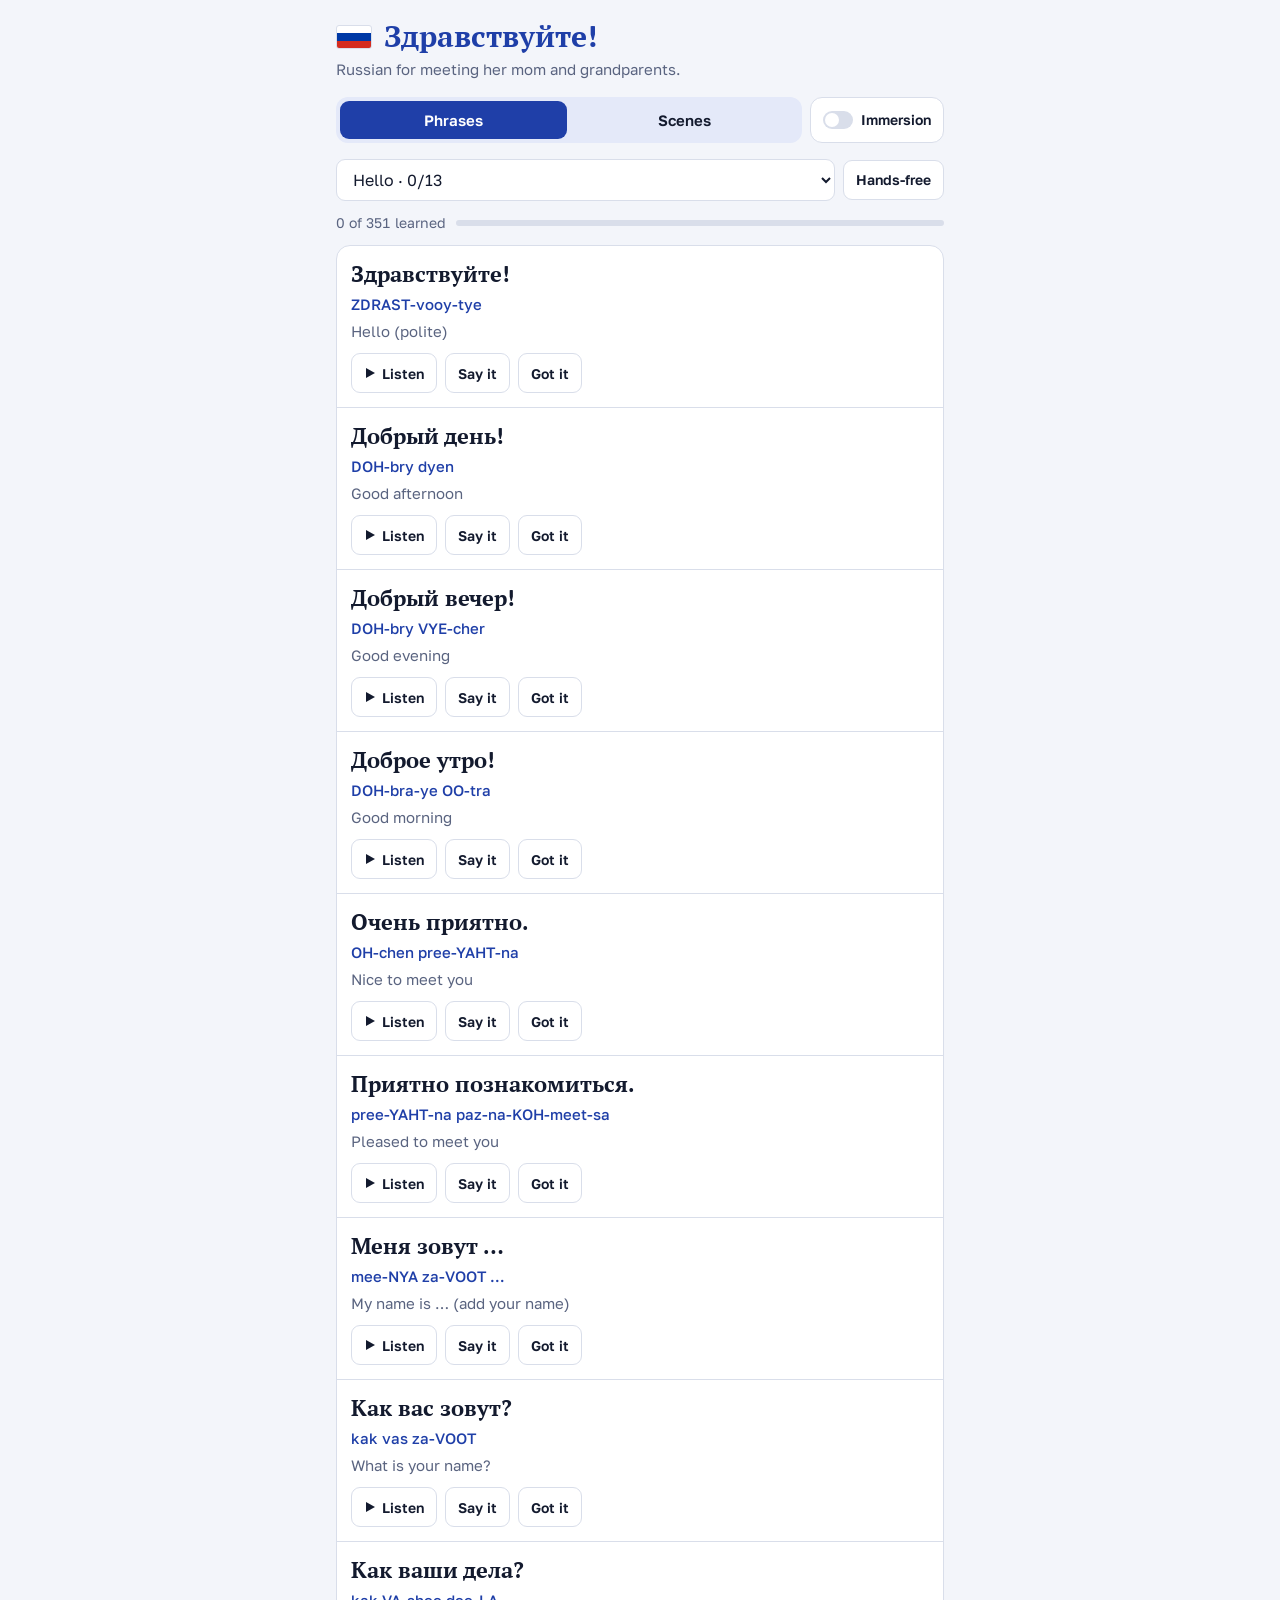
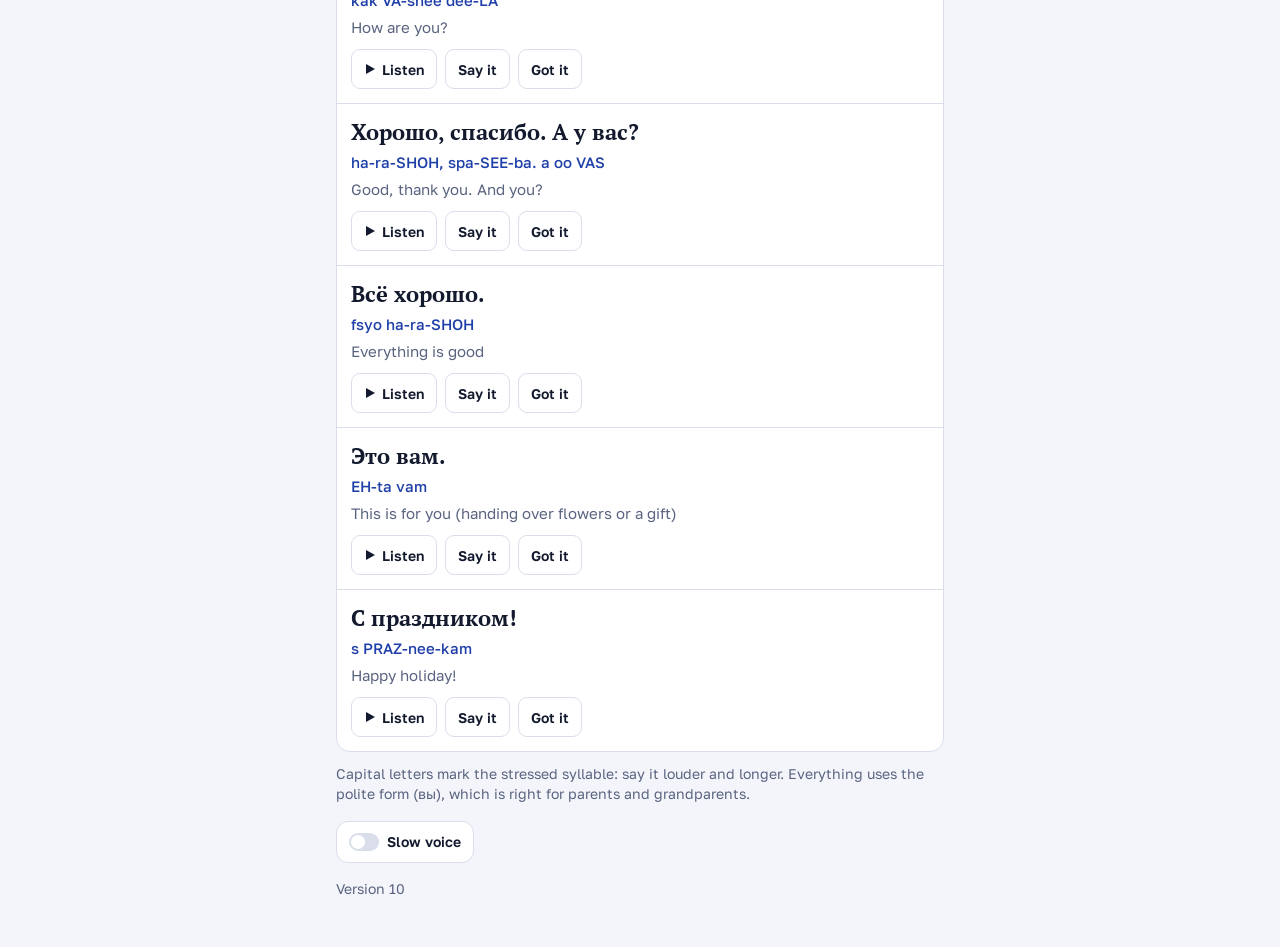
==== index.html @ f9ec275f "Show words turning green as they are heard and slow the scene pacing Each word of the phrase turns g" ====
<!doctype html>
<html lang="en">
<head>
<meta charset="utf-8">
<meta name="viewport" content="width=device-width, initial-scale=1, viewport-fit=cover">
<title>Russian Family Table</title>
<meta name="description" content="Russian phrases for meeting her mom and grandparents.">
<meta name="theme-color" content="#F3F5FA" media="(prefers-color-scheme: light)">
<meta name="theme-color" content="#0E1322" media="(prefers-color-scheme: dark)">
<meta name="apple-mobile-web-app-capable" content="yes">
<meta name="mobile-web-app-capable" content="yes">
<meta name="apple-mobile-web-app-title" content="Russian">
<link rel="manifest" href="manifest.webmanifest">
<link rel="apple-touch-icon" href="icons/icon-180.png">
<link rel="icon" type="image/png" href="icons/icon-192.png">
<link rel="stylesheet" href="https://fonts.googleapis.com/css2?family=Golos+Text:wght@400;500;600;700&family=PT+Serif:wght@400;700&display=swap">
<link rel="stylesheet" href="styles.css">
</head>
<body style="margin:0">
<div class="wrap no-mic" id="app">
  <header>
    <h1><span class="flag" role="img" aria-label="Russian flag"></span>Здравствуйте!</h1>
    <p>Russian for meeting her mom and grandparents.</p>
  </header>

  <div class="top">
    <div class="tabs" role="tablist" aria-label="Practice mode">
      <button role="tab" id="tab-phrases" aria-selected="true">Phrases</button>
      <button role="tab" id="tab-scenes" aria-selected="false">Scenes</button>
    </div>
    <button class="switch" id="immerse" aria-pressed="false"><i></i>Immersion</button>
  </div>
  <p class="note" id="immnote" hidden>Immersion is on: Russian only. Tap Help on any line when you need the meaning.</p>

  <section class="view" id="view-phrases" aria-labelledby="tab-phrases">
    <div class="row">
      <select id="topic" aria-label="Topic"></select>
      <button class="act listen" id="handsfree">Hands-free</button>
    </div>
    <div class="panel turn" id="hf" hidden>
      <div class="row"><span class="who" id="hfstatus"></span><span class="who" id="hfcount"></span></div>
      <div class="ru" lang="ru" id="hfru"></div>
      <div class="say aid" id="hfsay"></div>
      <div class="en aid" id="hfen"></div>
      <div class="acts"><button class="act helpbtn" id="hfhelp">Help</button></div>
      <p class="note">Listen, repeat in the gap, then hear it once more. Keep the screen on.</p>
    </div>
    <div class="progress"><span id="count"></span><div class="bar"><i id="barfill"></i></div></div>
    <p class="note" id="micnote" hidden></p>
    <div class="list" id="phrases"></div>
    <p class="note">Capital letters mark the stressed syllable: say it louder and longer. Everything uses the polite form (вы), which is right for parents and grandparents.</p>
  </section>

  <section class="view" id="view-scenes" aria-labelledby="tab-scenes" hidden>
    <p class="lead">Play out the visit. Her family speaks, then you answer out loud.</p>
    <div class="row">
      <select id="scene" aria-label="Scene"></select>
      <button class="act primary" id="scenestart">Start</button>
    </div>
    <div class="chat" id="chat"></div>
    <p class="note">For open conversation with coaching, use <a href="https://claude.ai/artifact/DKud315NwpPN6qCJRqBVQX" target="_blank" rel="noopener">Talk practice in Claude</a>.</p>
  </section>
  <div class="settings"><button class="switch" id="slow" aria-pressed="false"><i></i>Slow voice</button></div>
  <p class="note" id="version">Version 10</p>
</div>
<script src="phrases.js"></script>
<script src="scenes.js"></script>
<script src="app.js"></script>
</body>
</html>
---- styles.css ----
/* Layout: one phone-width column. Two modes on a switch plus one Immersion toggle. Every Russian
   line is a stack (Cyrillic in serif, how to say it, English); Immersion hides all but the Cyrillic. */
:root {
  --bg: #F3F5FA;
  --surface: #FFFFFF;
  --ink: #131A2E;
  --muted: #5A6480;
  --line: #D9DEEA;
  --cobalt: #1F3FA8;
  --cobalt-soft: #E4E9F9;
  --on-cobalt: #FFFFFF;
  --good: #1B7A4B;
  --good-soft: #DDF2E6;
  --warn: #9A5B00;
  --warn-soft: #FBEBCF;
  --font-ui: "Golos Text", system-ui, -apple-system, "Segoe UI", sans-serif;
  --font-ru: "PT Serif", Georgia, "Times New Roman", serif;
}
@media (prefers-color-scheme: dark) {
  :root:not([data-theme="light"]) {
    --bg: #0E1322; --surface: #171E33; --ink: #ECEFF8; --muted: #9AA4C2; --line: #2B3554;
    --cobalt: #9DB1FF; --cobalt-soft: #222C4D; --on-cobalt: #0E1322;
    --good: #6FD6A0; --good-soft: #173527; --warn: #F0BD62; --warn-soft: #3A2D12;
    color-scheme: dark;
  }
}
:root[data-theme="dark"] {
  --bg: #0E1322; --surface: #171E33; --ink: #ECEFF8; --muted: #9AA4C2; --line: #2B3554;
  --cobalt: #9DB1FF; --cobalt-soft: #222C4D; --on-cobalt: #0E1322;
  --good: #6FD6A0; --good-soft: #173527; --warn: #F0BD62; --warn-soft: #3A2D12;
  color-scheme: dark;
}
* { box-sizing: border-box; }
body { background: var(--bg); color: var(--ink); font-family: var(--font-ui); font-size: 16px; line-height: 1.45; }
.wrap {
  max-width: 640px; margin: 0 auto;
  padding-block: 20px 48px;
  padding-left: max(16px, env(safe-area-inset-left, 0px));
  padding-right: max(16px, env(safe-area-inset-right, 0px));
  display: flex; flex-direction: column; gap: 16px;
}
header h1 { font-family: var(--font-ru); font-size: 30px; line-height: 1.1; margin: 0; color: var(--cobalt); }
header h1 { display: flex; align-items: center; gap: 12px; flex-wrap: wrap; }
.flag { width: 36px; height: 24px; flex: none; border-radius: 3px; border: 1px solid var(--line); background: linear-gradient(#FFFFFF 0 33.33%, #0039A6 33.33% 66.66%, #D52B1E 66.66%); }
header p { margin: 6px 0 0; color: var(--muted); font-size: 15px; }
button { font-family: var(--font-ui); }
:focus-visible { outline: 2px solid var(--cobalt); outline-offset: 2px; }

.top { display: flex; gap: 8px; align-items: stretch; }
.tabs { flex: 1; display: grid; grid-template-columns: 1fr 1fr; gap: 4px; background: var(--cobalt-soft); border-radius: 12px; padding: 4px; min-width: 0; }
.tabs button { border: 0; background: transparent; color: var(--ink); font-size: 15px; font-weight: 600; padding: 10px 4px; border-radius: 9px; cursor: pointer; }
.tabs button[aria-selected="true"] { background: var(--cobalt); color: var(--on-cobalt); }
.switch {
  border: 1px solid var(--line); background: var(--surface); color: var(--ink); cursor: pointer;
  font-size: 14px; font-weight: 600; border-radius: 12px; padding: 0 12px;
  display: inline-flex; align-items: center; gap: 8px;
}
.switch i { width: 30px; height: 18px; border-radius: 9px; background: var(--line); position: relative; flex: none; }
.switch i::after { content: ""; position: absolute; top: 2px; left: 2px; width: 14px; height: 14px; border-radius: 50%; background: var(--surface); }
.switch[aria-pressed="true"] { border-color: var(--cobalt); color: var(--cobalt); }
.switch[aria-pressed="true"] i { background: var(--cobalt); }
.switch[aria-pressed="true"] i::after { left: 14px; }

.view { display: flex; flex-direction: column; gap: 12px; }
.lead, .note { margin: 0; color: var(--muted); font-size: 14px; }
.row { display: flex; gap: 8px; flex-wrap: wrap; align-items: center; }
select, .row input[type="text"] {
  flex: 1; min-width: 0; font: 16px var(--font-ui); color: var(--ink);
  background: var(--surface); border: 1px solid var(--line); border-radius: 9px; padding: 9px 12px; min-height: 42px;
}
.progress { display: flex; align-items: center; gap: 10px; font-size: 14px; color: var(--muted); font-variant-numeric: tabular-nums; }
.bar { flex: 1; height: 6px; border-radius: 3px; background: var(--line); overflow: hidden; }
.bar i { display: block; height: 100%; background: var(--good); width: 0; }

.list { display: flex; flex-direction: column; background: var(--surface); border: 1px solid var(--line); border-radius: 14px; overflow: hidden; }
.item { padding: 14px; display: flex; flex-direction: column; gap: 6px; border-top: 1px solid var(--line); min-width: 0; }
.item:first-child { border-top: 0; }
.ru { font-family: var(--font-ru); font-size: 22px; line-height: 1.25; font-weight: 700; overflow-wrap: anywhere; }
.say { color: var(--cobalt); font-size: 15px; font-weight: 500; overflow-wrap: anywhere; }
.en { color: var(--muted); font-size: 15px; }
.item.done .ru { color: var(--good); }
.acts { display: flex; flex-wrap: wrap; gap: 8px; align-items: center; margin-top: 4px; }
.act {
  border: 1px solid var(--line); background: var(--surface); color: var(--ink);
  font-size: 14px; font-weight: 600; padding: 8px 12px; border-radius: 9px; cursor: pointer;
  display: inline-flex; align-items: center; justify-content: center; gap: 6px; min-height: 40px;
}
.act.primary { background: var(--cobalt); border-color: var(--cobalt); color: var(--on-cobalt); }
.act.big { flex: 1; min-height: 52px; font-size: 16px; }
.act.live { background: var(--warn-soft); border-color: var(--warn); color: var(--warn); }
.act[aria-pressed="true"] { background: var(--good-soft); border-color: var(--good); color: var(--good); }
.act:disabled { opacity: .55; cursor: default; }
.act svg { width: 12px; height: 12px; fill: currentColor; flex: none; }
.no-mic .mic, .no-audio .listen { display: none; }
.helpbtn { display: none; }
.immersed .helpbtn { display: inline-flex; }
.immersed .item:not(.open) .aid, .immersed .turn:not(.open) .aid { display: none; }

.verdict { font-size: 14px; padding: 8px 10px; border-radius: 8px; }
.verdict.good { background: var(--good-soft); color: var(--good); }
.verdict.mid { background: var(--warn-soft); color: var(--warn); }
.verdict b { font-weight: 600; }

.panel { background: var(--surface); border: 1px solid var(--line); border-radius: 14px; padding: 14px; display: flex; flex-direction: column; gap: 10px; min-width: 0; }
.panel select, .panel input[type="text"] { background: var(--bg); }
label.field { font-size: 14px; font-weight: 600; }
.chat, .turn { display: flex; flex-direction: column; gap: 10px; }
.bubble { max-width: 88%; padding: 12px 14px; border-radius: 14px; display: flex; flex-direction: column; gap: 6px; min-width: 0; }
.bubble.them { align-self: flex-start; background: var(--surface); border: 1px solid var(--line); border-bottom-left-radius: 4px; }
.bubble.me { align-self: flex-end; background: var(--cobalt); color: var(--on-cobalt); border-bottom-right-radius: 4px; overflow-wrap: anywhere; }
.who { font-size: 12px; text-transform: uppercase; letter-spacing: .08em; color: var(--muted); font-weight: 600; }
.coach { background: var(--warn-soft); color: var(--warn); border-radius: 10px; padding: 9px 12px; font-size: 14px; overflow-wrap: anywhere; }
.hint { border: 1px dashed var(--line); border-radius: 12px; padding: 12px; display: flex; flex-direction: column; gap: 6px; }
.hint .ru { font-size: 19px; }
@media (prefers-reduced-motion: no-preference) { .act, .tabs button, .switch { transition: background-color .12s, border-color .12s; } }
.wrap { padding-top: calc(20px + env(safe-area-inset-top, 0px)); padding-bottom: calc(48px + env(safe-area-inset-bottom, 0px)); }
.top a.act { flex: 1; text-decoration: none; }
.verdict.live { background: var(--cobalt-soft); color: var(--cobalt); }
.act.live::before { content: ""; width: 8px; height: 8px; border-radius: 50%; background: currentColor; flex: none; }
@media (prefers-reduced-motion: no-preference) {
  .act.live::before { animation: pulse 1s ease-in-out infinite; }
  @keyframes pulse { 50% { opacity: .25; } }
}
.note a { color: var(--cobalt); }
#hf .row { justify-content: space-between; }
#hfstatus { color: var(--cobalt); }
[hidden] { display: none !important; }
.settings { display: flex; }
.settings .switch { min-height: 42px; }
.ru span.hit { color: var(--good); }
.verdict.live { font-size: 16px; }
@media (prefers-reduced-motion: no-preference) { .ru span { transition: color .15s; } }
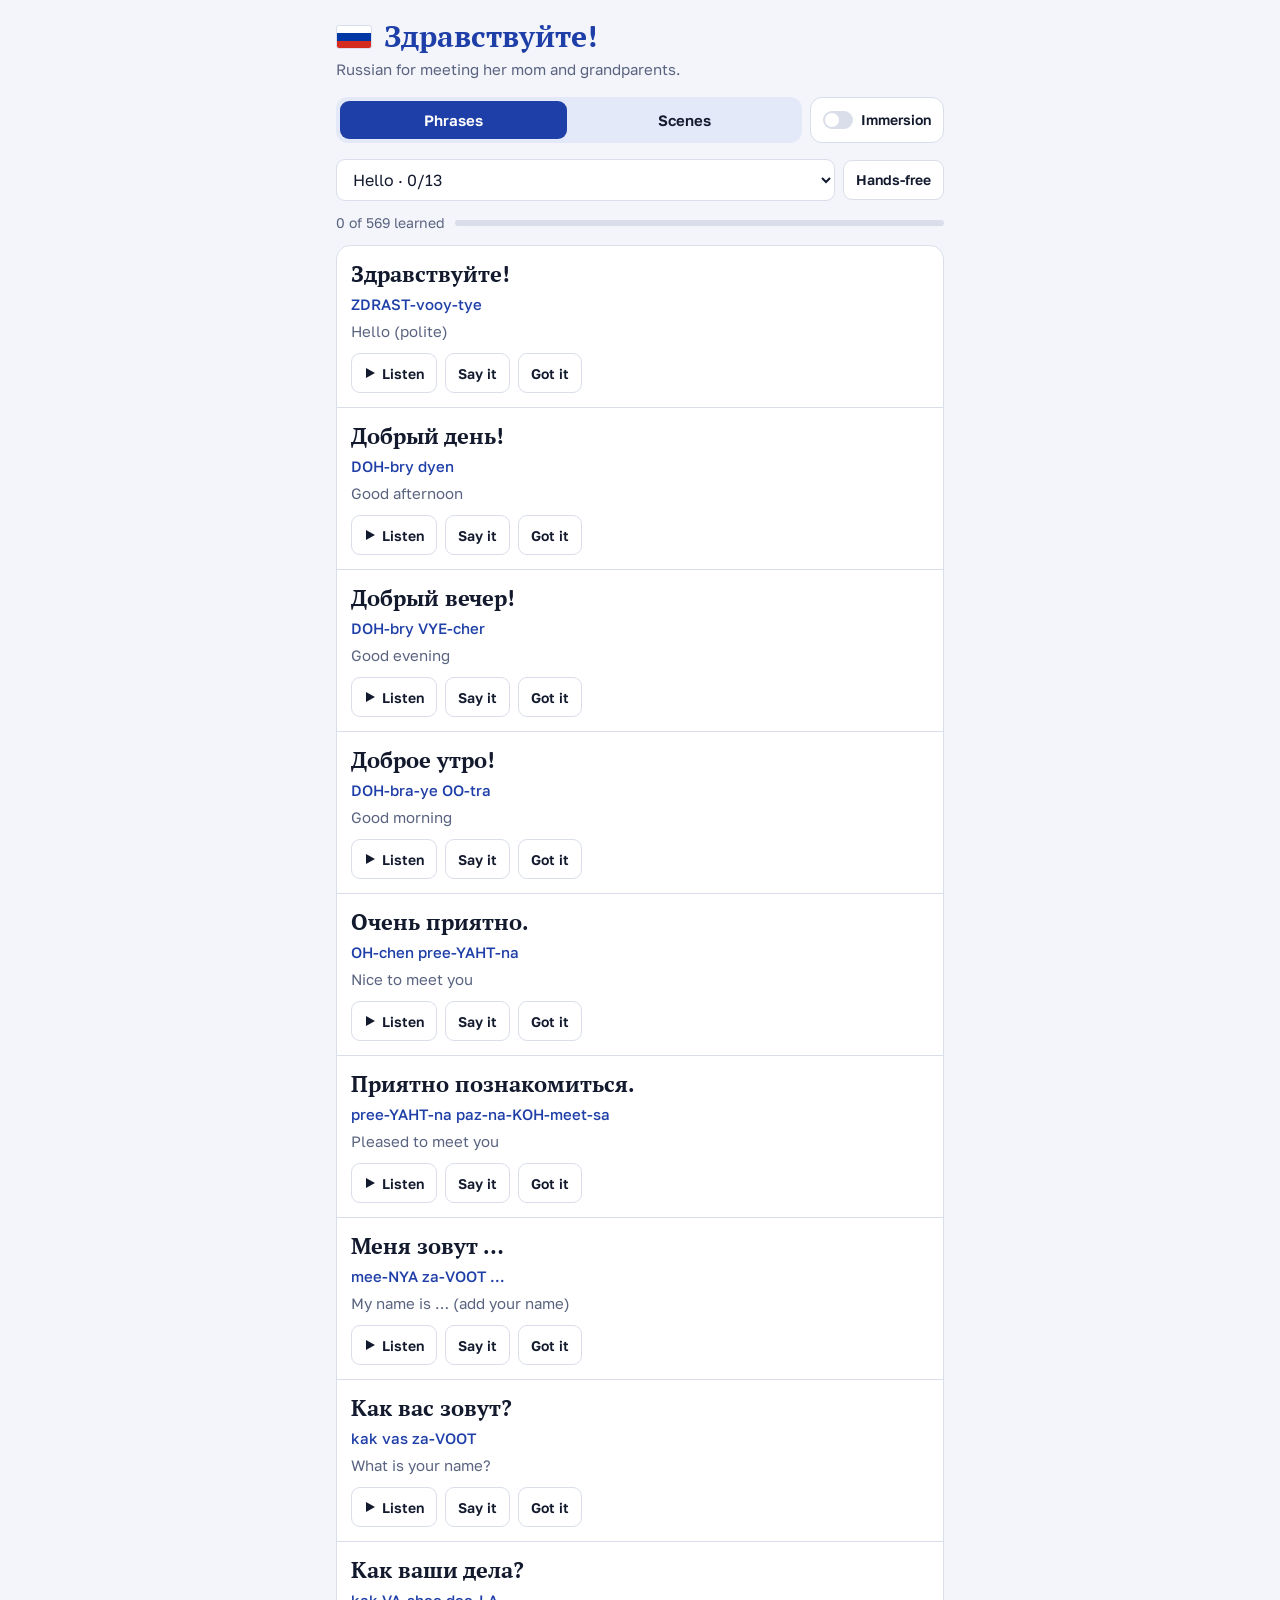
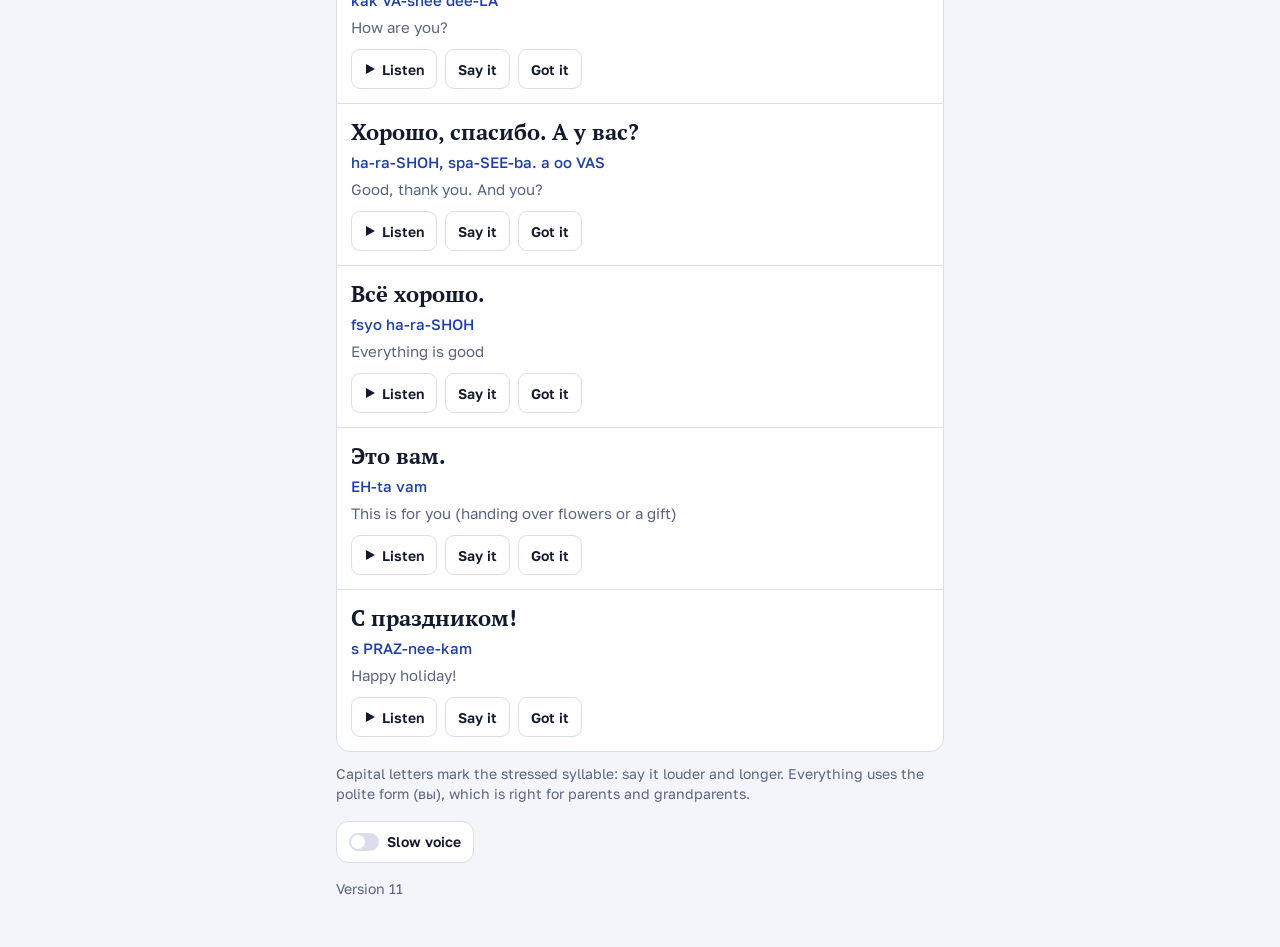
==== commit 019494e4: "Expand phrases to 569 and rebuild Scenes as 26 short conversations Adds 13 phrase topics (gifts and " ====
--- a/index.html
+++ b/index.html
@@ -61,7 +61,7 @@
     <p class="note">For open conversation with coaching, use <a href="https://claude.ai/artifact/DKud315NwpPN6qCJRqBVQX" target="_blank" rel="noopener">Talk practice in Claude</a>.</p>
   </section>
   <div class="settings"><button class="switch" id="slow" aria-pressed="false"><i></i>Slow voice</button></div>
-  <p class="note" id="version">Version 10</p>
+  <p class="note" id="version">Version 11</p>
 </div>
 <script src="phrases.js"></script>
 <script src="scenes.js"></script>
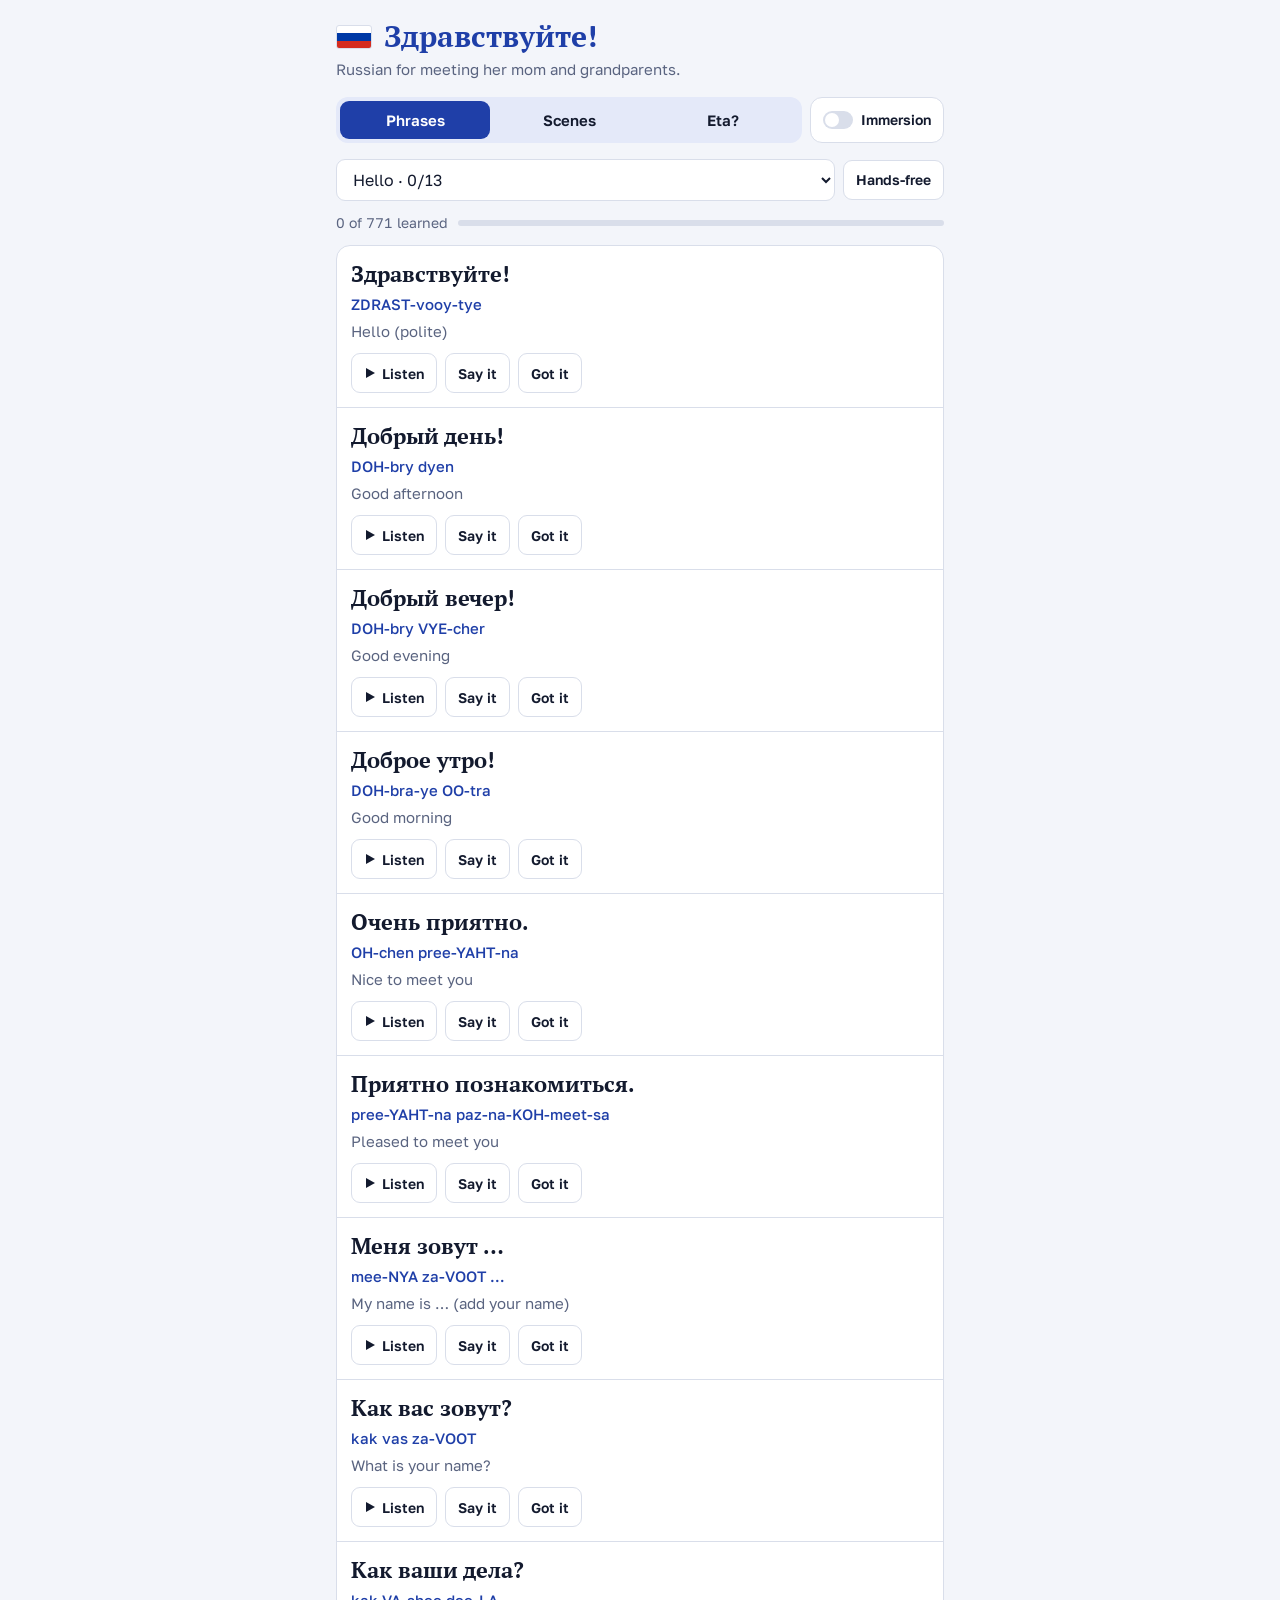
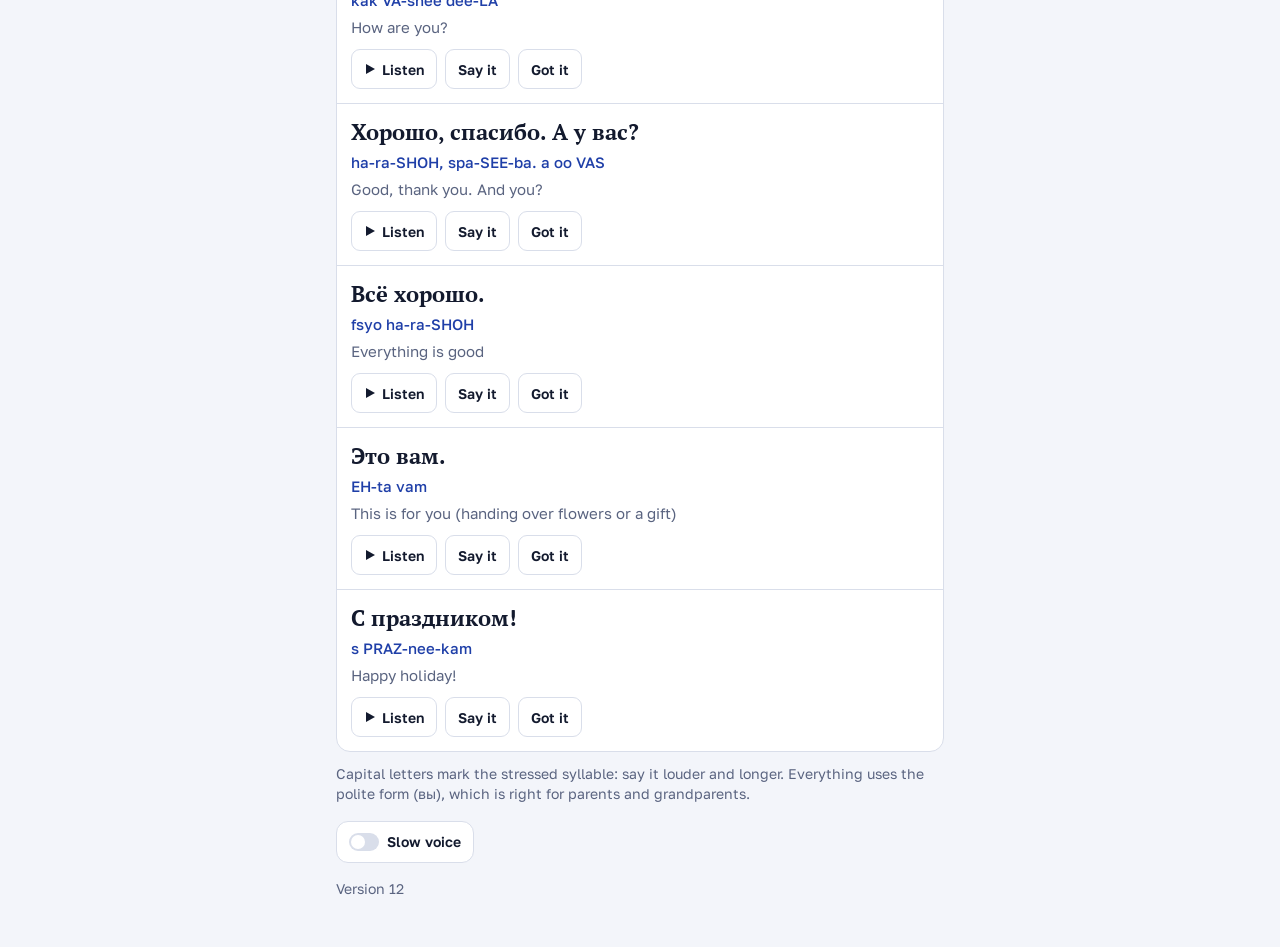
==== commit 7702ad9b: "Add the Eta? picture-guessing mode, 192 things and 3x Hands-free Eta? shows a picture and you name i" ====
--- a/index.html
+++ b/index.html
@@ -27,6 +27,7 @@
     <div class="tabs" role="tablist" aria-label="Practice mode">
       <button role="tab" id="tab-phrases" aria-selected="true">Phrases</button>
       <button role="tab" id="tab-scenes" aria-selected="false">Scenes</button>
+      <button role="tab" id="tab-eta" aria-selected="false">Eta?</button>
     </div>
     <button class="switch" id="immerse" aria-pressed="false"><i></i>Immersion</button>
   </div>
@@ -43,7 +44,7 @@
       <div class="say aid" id="hfsay"></div>
       <div class="en aid" id="hfen"></div>
       <div class="acts"><button class="act helpbtn" id="hfhelp">Help</button></div>
-      <p class="note">Listen, repeat in the gap, then hear it once more. Keep the screen on.</p>
+      <p class="note">Each phrase is said three times. Repeat it in the gaps. Keep the screen on.</p>
     </div>
     <div class="progress"><span id="count"></span><div class="bar"><i id="barfill"></i></div></div>
     <p class="note" id="micnote" hidden></p>
@@ -60,10 +61,20 @@
     <div class="chat" id="chat"></div>
     <p class="note">For open conversation with coaching, use <a href="https://claude.ai/artifact/DKud315NwpPN6qCJRqBVQX" target="_blank" rel="noopener">Talk practice in Claude</a>.</p>
   </section>
+  <section class="view" id="view-eta" aria-labelledby="tab-eta" hidden>
+    <p class="lead">Что это? means "What is this?" Name the picture: say it out loud or tap the right word.</p>
+    <div class="row">
+      <select id="etagroup" aria-label="Group of things"></select>
+      <span class="score" id="etascore"></span>
+    </div>
+    <div id="etacard"></div>
+  </section>
+
   <div class="settings"><button class="switch" id="slow" aria-pressed="false"><i></i>Slow voice</button></div>
-  <p class="note" id="version">Version 11</p>
+  <p class="note" id="version">Version 12</p>
 </div>
 <script src="phrases.js"></script>
+<script src="objects.js"></script>
 <script src="scenes.js"></script>
 <script src="app.js"></script>
 </body>
--- a/styles.css
+++ b/styles.css
@@ -130,3 +130,18 @@
 .ru span.hit { color: var(--good); }
 .verdict.live { font-size: 16px; }
 @media (prefers-reduced-motion: no-preference) { .ru span { transition: color .15s; } }
+.tabs { grid-template-columns: repeat(3, 1fr); }
+.pic { font-size: 34px; line-height: 1.1; }
+.score { font-size: 14px; color: var(--muted); font-variant-numeric: tabular-nums; white-space: nowrap; }
+.etapic { font-size: 104px; line-height: 1.15; text-align: center; }
+.etaask { font-family: var(--font-ru); font-size: 20px; font-weight: 700; text-align: center; color: var(--cobalt); }
+.reveal { text-align: center; display: flex; flex-direction: column; gap: 4px; }
+.reveal .ru { font-size: 28px; color: var(--good); }
+.choices { display: grid; grid-template-columns: 1fr 1fr; gap: 8px; }
+.choice { border: 1px solid var(--line); background: var(--bg); color: var(--ink); border-radius: 10px; padding: 10px 8px; min-height: 60px; cursor: pointer; display: flex; flex-direction: column; align-items: center; justify-content: center; gap: 2px; min-width: 0; font-family: var(--font-ui); }
+.choice .ru { font-size: 19px; }
+.choice .say { font-size: 13px; }
+.choice.right { background: var(--good-soft); border-color: var(--good); }
+.choice.right .ru { color: var(--good); }
+.choice.wrong { background: var(--warn-soft); border-color: var(--warn); }
+.choice:disabled { cursor: default; }
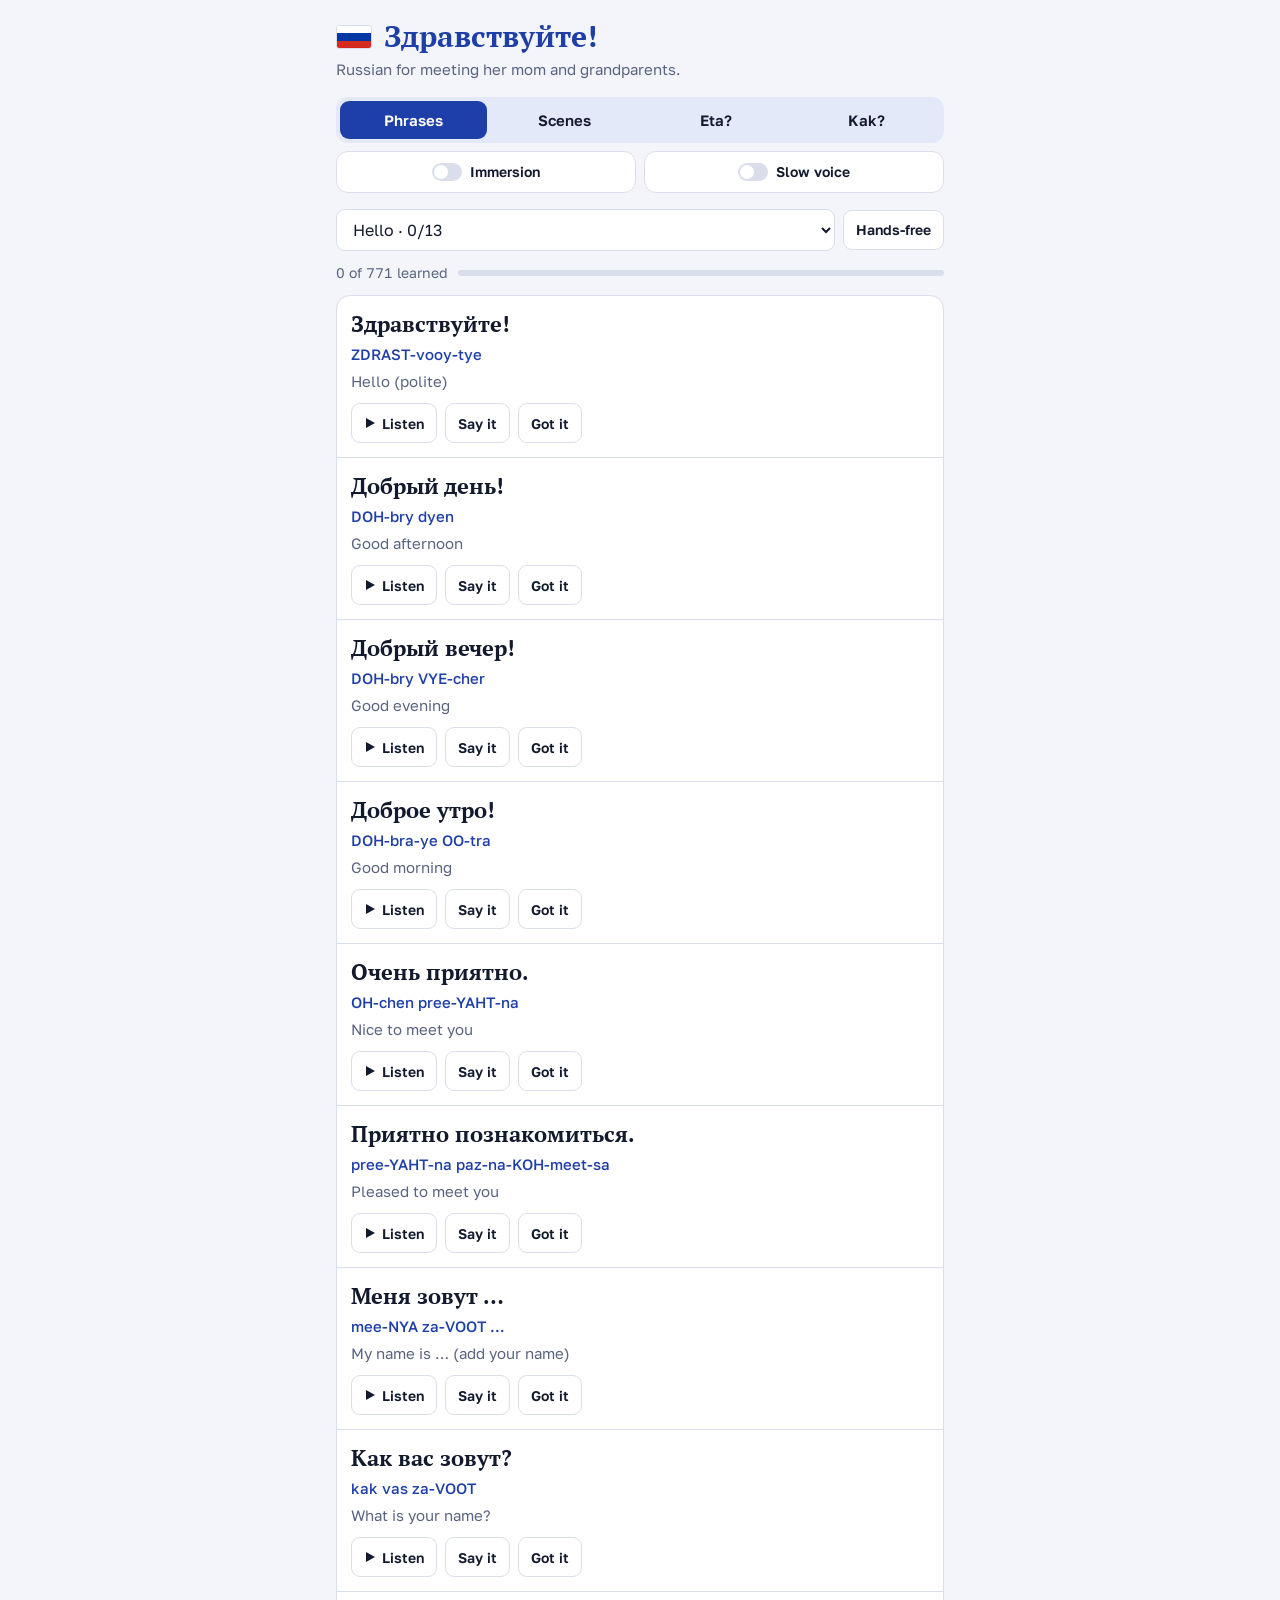
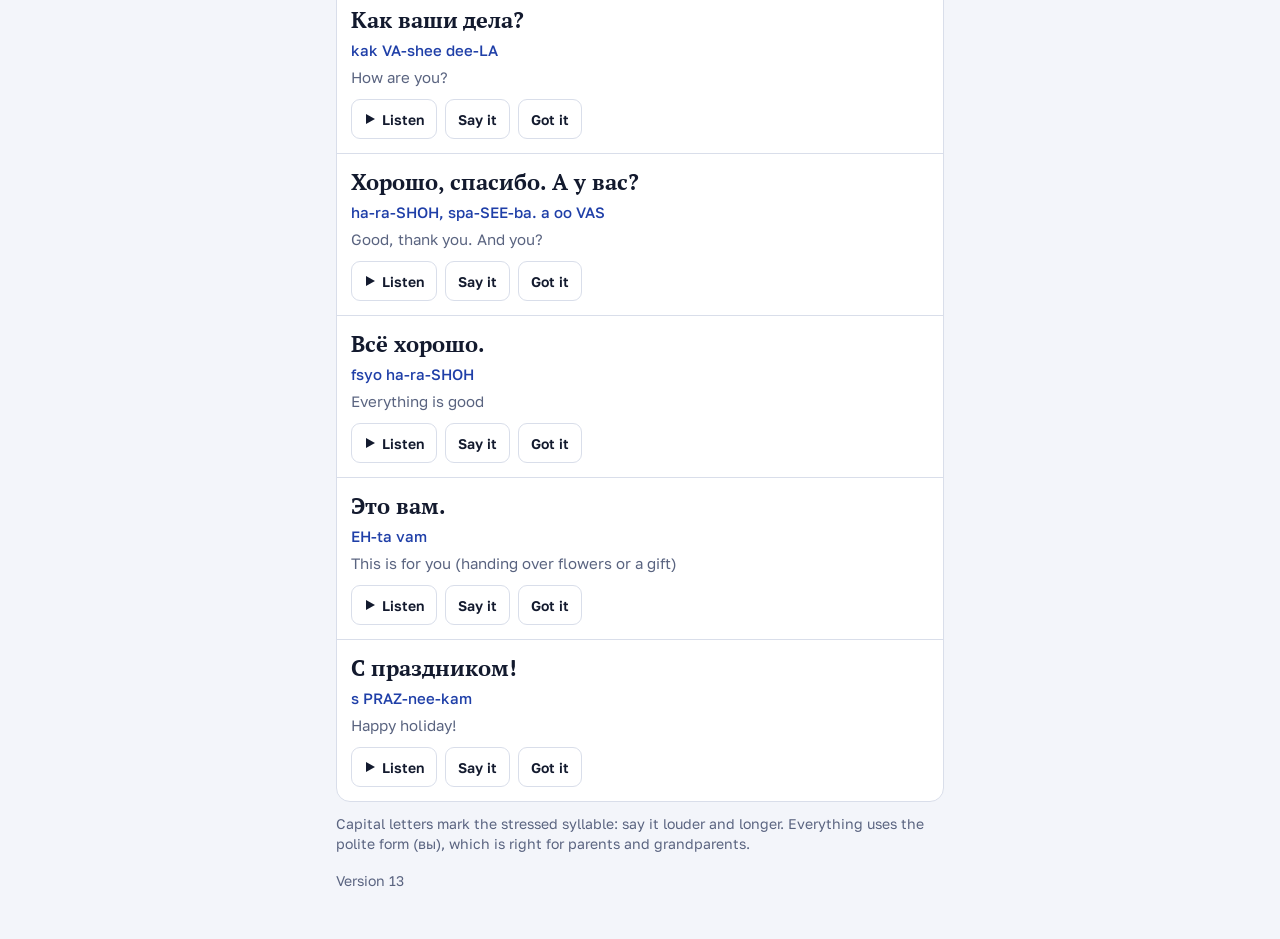
==== commit ed9d7944: "Add the Kak? mode and make Eta? voice-first Kak? shows the English and you say it in Russian, with n" ====
--- a/index.html
+++ b/index.html
@@ -28,8 +28,10 @@
       <button role="tab" id="tab-phrases" aria-selected="true">Phrases</button>
       <button role="tab" id="tab-scenes" aria-selected="false">Scenes</button>
       <button role="tab" id="tab-eta" aria-selected="false">Eta?</button>
+      <button role="tab" id="tab-kak" aria-selected="false">Kak?</button>
     </div>
     <button class="switch" id="immerse" aria-pressed="false"><i></i>Immersion</button>
+    <button class="switch" id="slow" aria-pressed="false"><i></i>Slow voice</button>
   </div>
   <p class="note" id="immnote" hidden>Immersion is on: Russian only. Tap Help on any line when you need the meaning.</p>
 
@@ -62,7 +64,7 @@
     <p class="note">For open conversation with coaching, use <a href="https://claude.ai/artifact/DKud315NwpPN6qCJRqBVQX" target="_blank" rel="noopener">Talk practice in Claude</a>.</p>
   </section>
   <section class="view" id="view-eta" aria-labelledby="tab-eta" hidden>
-    <p class="lead">Что это? means "What is this?" Name the picture: say it out loud or tap the right word.</p>
+    <p class="lead">Что это? means "What is this?" Say what the picture is. If you miss, four words appear to pick from.</p>
     <div class="row">
       <select id="etagroup" aria-label="Group of things"></select>
       <span class="score" id="etascore"></span>
@@ -70,8 +72,16 @@
     <div id="etacard"></div>
   </section>
 
-  <div class="settings"><button class="switch" id="slow" aria-pressed="false"><i></i>Slow voice</button></div>
-  <p class="note" id="version">Version 12</p>
+  <section class="view" id="view-kak" aria-labelledby="tab-kak" hidden>
+    <p class="lead">Как сказать? means "How do you say it?" You see the English and say it in Russian. No choices.</p>
+    <div class="row">
+      <select id="kakgroup" aria-label="Topic"></select>
+      <span class="score" id="kakscore"></span>
+    </div>
+    <div id="kakcard"></div>
+  </section>
+
+  <p class="note" id="version">Version 13</p>
 </div>
 <script src="phrases.js"></script>
 <script src="objects.js"></script>
--- a/styles.css
+++ b/styles.css
@@ -145,3 +145,9 @@
 .choice.right .ru { color: var(--good); }
 .choice.wrong { background: var(--warn-soft); border-color: var(--warn); }
 .choice:disabled { cursor: default; }
+.tabs { grid-template-columns: repeat(4, 1fr); flex: 1 1 100%; }
+.top { flex-wrap: wrap; }
+.top .switch { min-height: 42px; flex: 1; justify-content: center; }
+.kaken { font-size: 26px; line-height: 1.25; font-weight: 600; text-align: center; text-wrap: balance; }
+.kakpic { text-align: center; font-size: 56px; }
+.blanks { font-family: var(--font-ru); font-size: 21px; font-weight: 700; text-align: center; overflow-wrap: anywhere; }
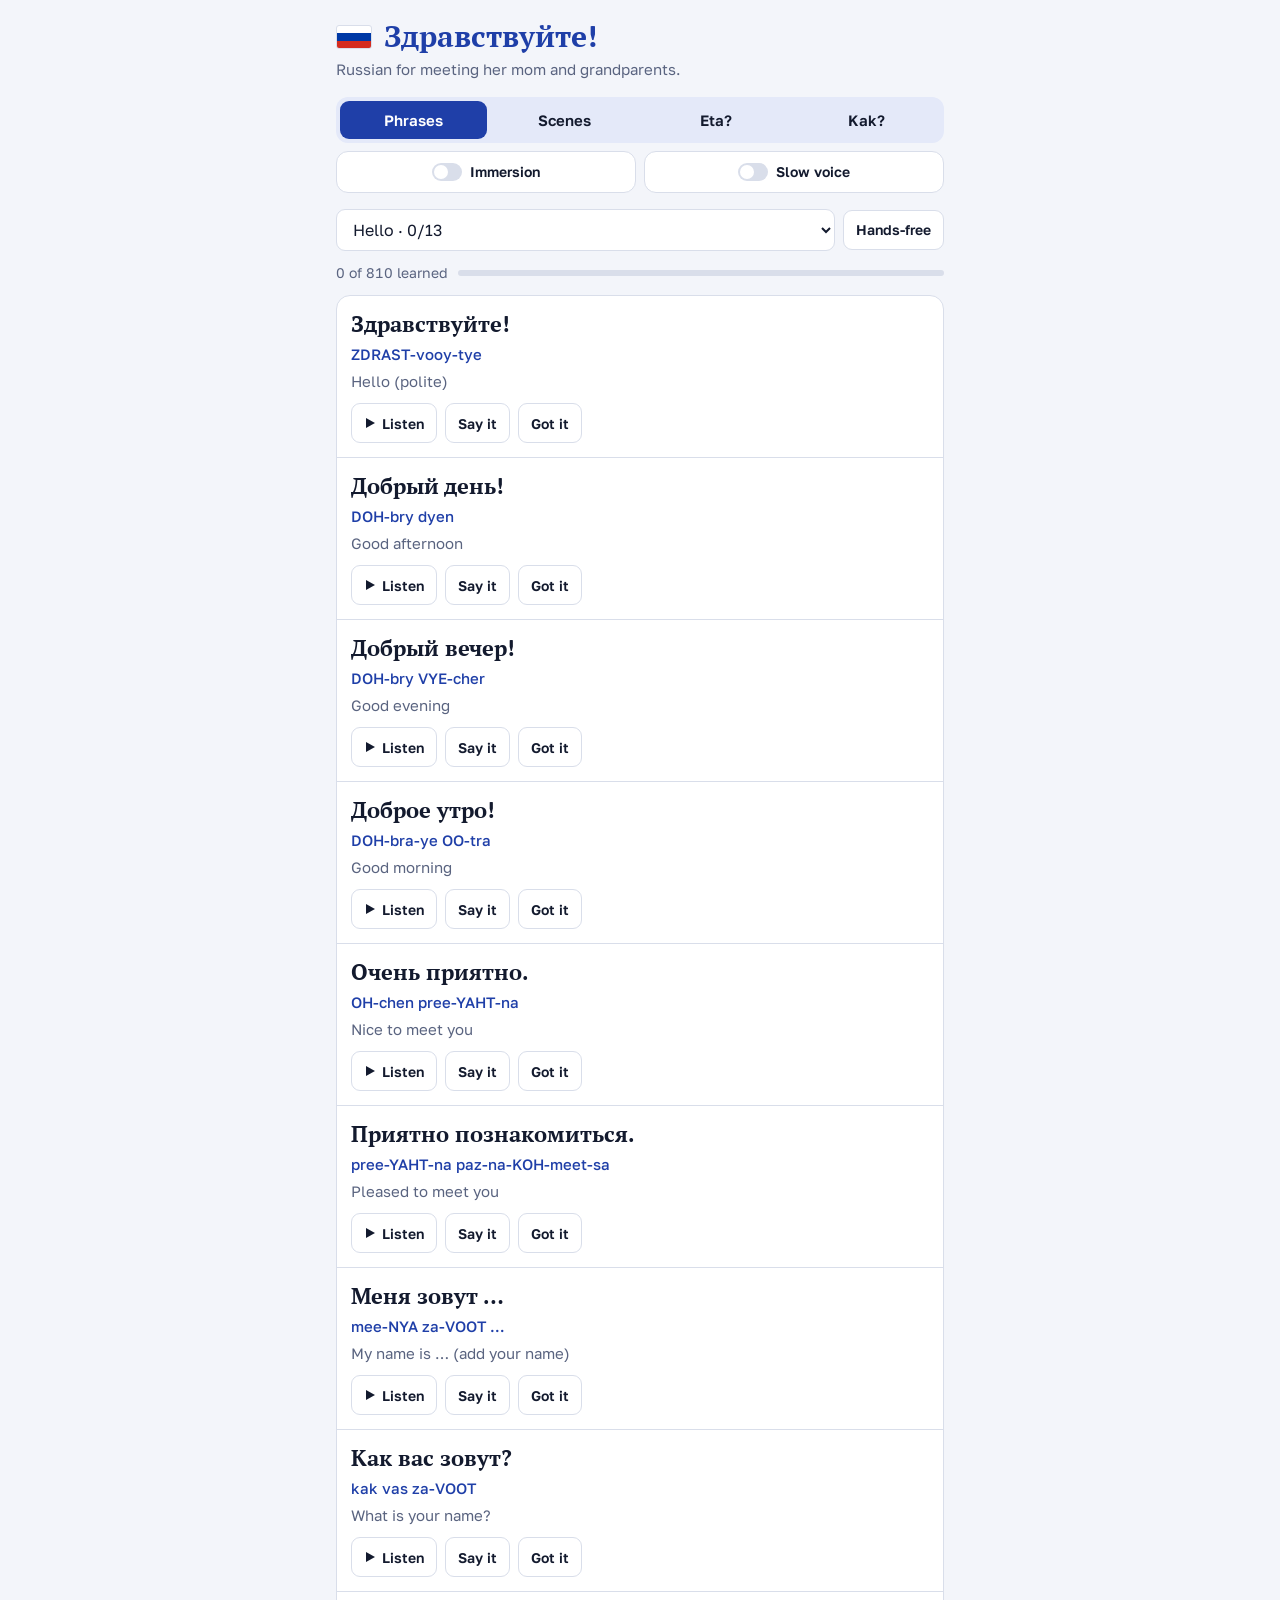
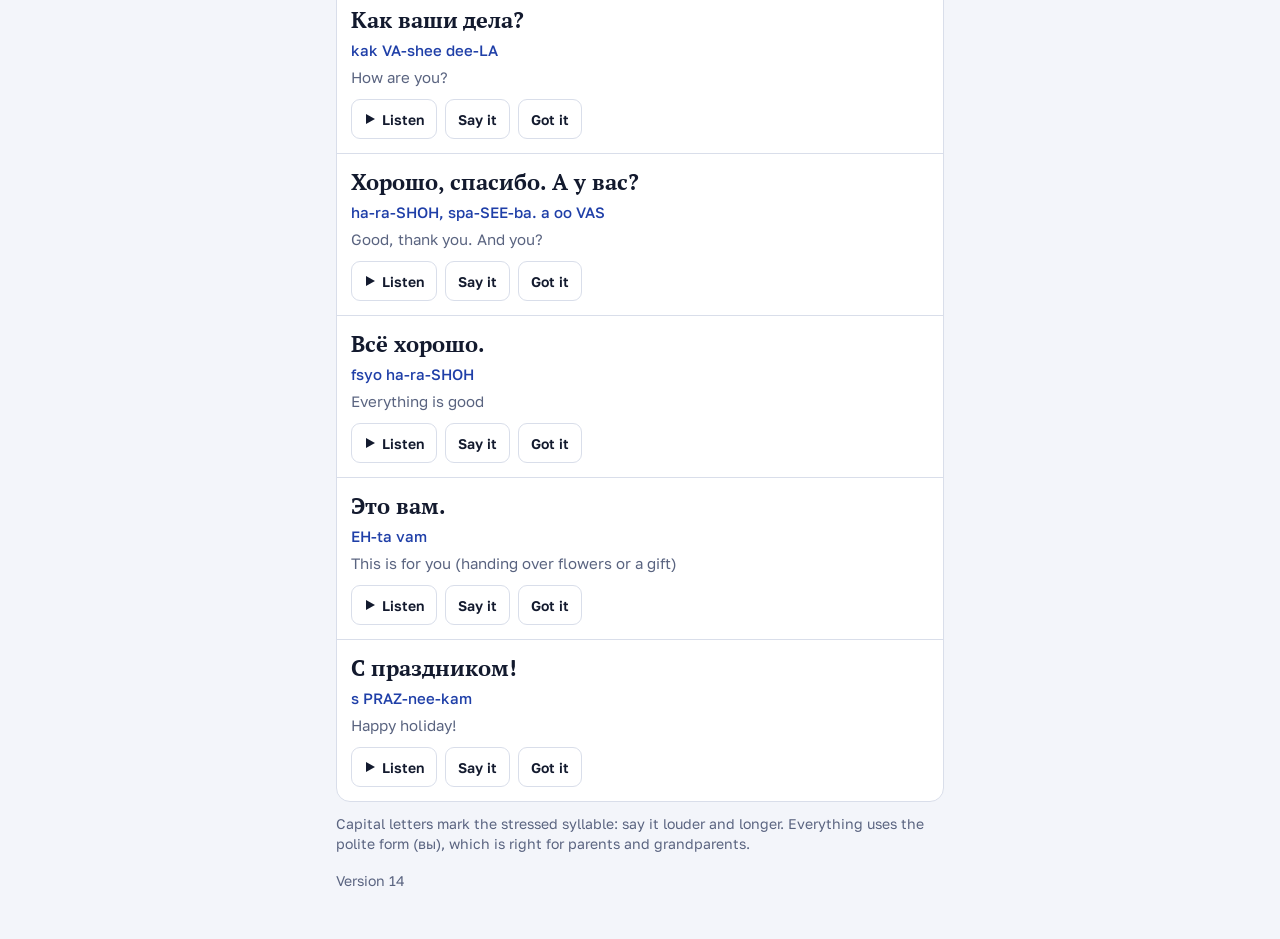
==== commit 0ecb7a0f: "Add the rooms of the house and what is in each one Things gains six house groups: the rooms themselv" ====
--- a/index.html
+++ b/index.html
@@ -81,7 +81,7 @@
     <div id="kakcard"></div>
   </section>
 
-  <p class="note" id="version">Version 13</p>
+  <p class="note" id="version">Version 14</p>
 </div>
 <script src="phrases.js"></script>
 <script src="objects.js"></script>
--- a/styles.css
+++ b/styles.css
@@ -151,3 +151,8 @@
 .kaken { font-size: 26px; line-height: 1.25; font-weight: 600; text-align: center; text-wrap: balance; }
 .kakpic { text-align: center; font-size: 56px; }
 .blanks { font-family: var(--font-ru); font-size: 21px; font-weight: 700; text-align: center; overflow-wrap: anywhere; }
+.drawn { color: var(--ink); line-height: 1; }
+.drawn svg { width: 1em; height: 1em; fill: none; stroke: currentColor; stroke-width: 2.6; stroke-linecap: round; stroke-linejoin: round; vertical-align: middle; }
+.etapic.cluster { font-size: 58px; align-self: center; border: 2px solid var(--line); border-radius: 18px; padding: 14px 18px; background: var(--bg); letter-spacing: .08em; }
+.pic.cluster { font-size: 24px; }
+.kakpic.cluster { font-size: 36px; }
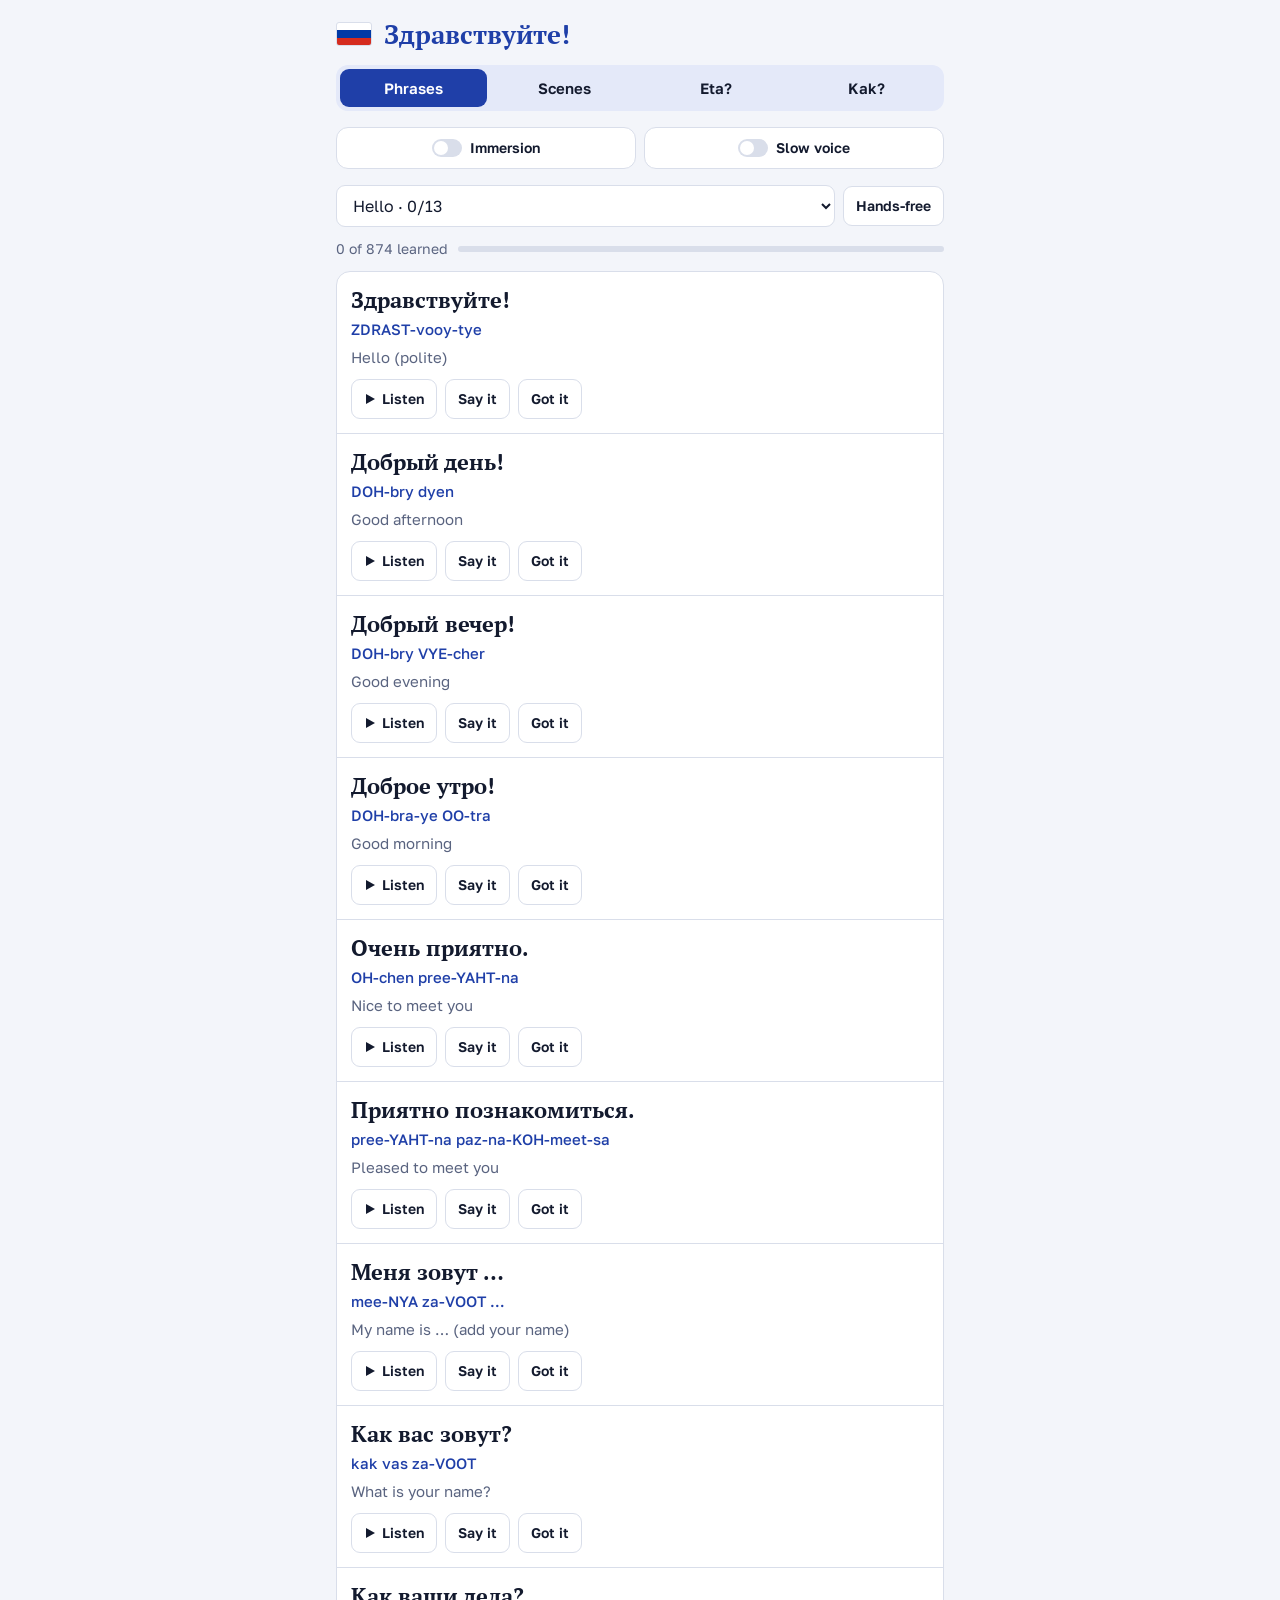
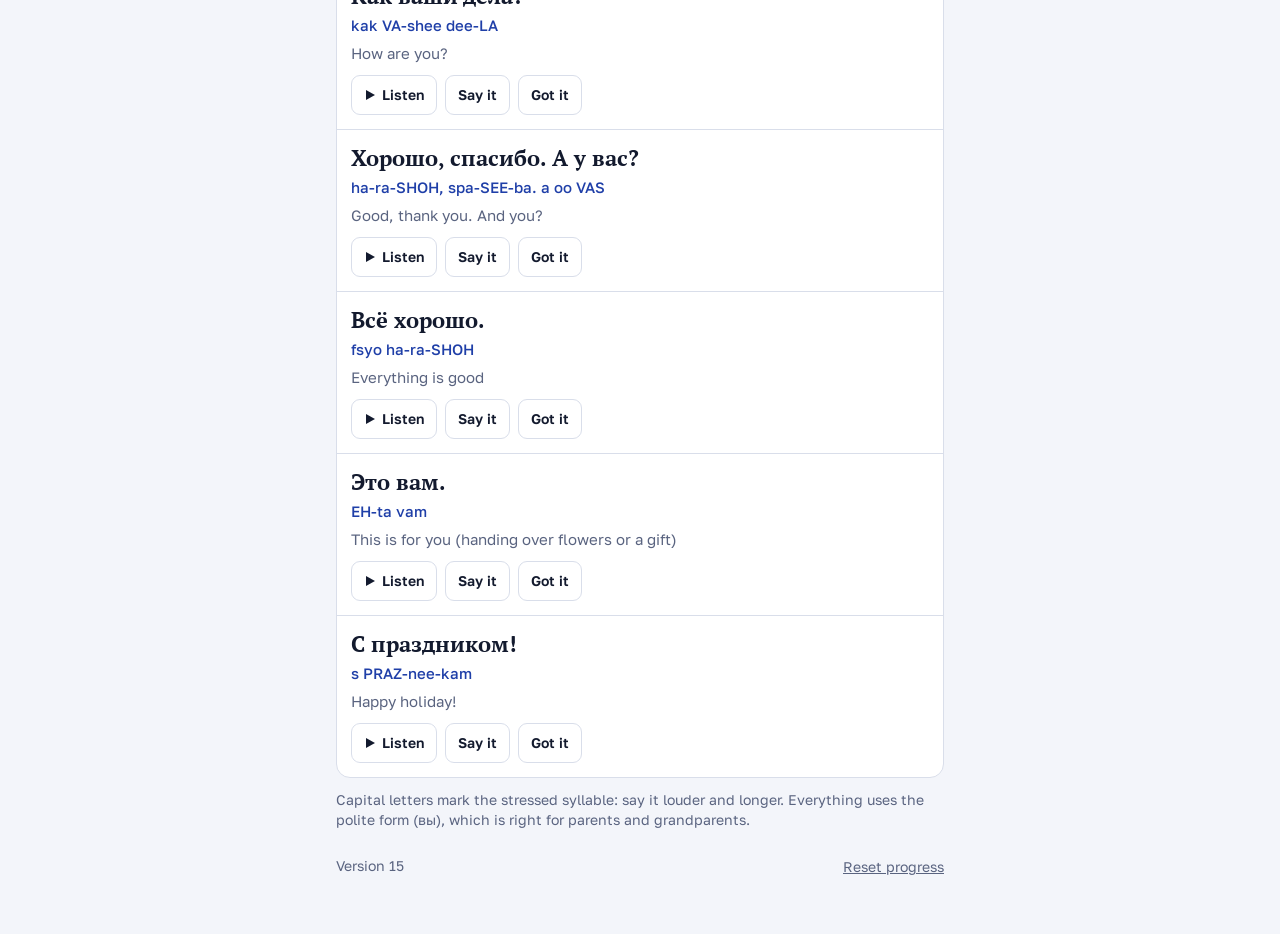
==== commit da42feeb: "Polish pass after a full layout audit Fixes from rendering every screen at phone size in light, dark" ====
--- a/index.html
+++ b/index.html
@@ -20,16 +20,17 @@
 <div class="wrap no-mic" id="app">
   <header>
     <h1><span class="flag" role="img" aria-label="Russian flag"></span>Здравствуйте!</h1>
-    <p>Russian for meeting her mom and grandparents.</p>
   </header>
 
-  <div class="top">
+  <div class="tabbar">
     <div class="tabs" role="tablist" aria-label="Practice mode">
       <button role="tab" id="tab-phrases" aria-selected="true">Phrases</button>
       <button role="tab" id="tab-scenes" aria-selected="false">Scenes</button>
       <button role="tab" id="tab-eta" aria-selected="false">Eta?</button>
       <button role="tab" id="tab-kak" aria-selected="false">Kak?</button>
     </div>
+  </div>
+  <div class="top">
     <button class="switch" id="immerse" aria-pressed="false"><i></i>Immersion</button>
     <button class="switch" id="slow" aria-pressed="false"><i></i>Slow voice</button>
   </div>
@@ -81,7 +82,7 @@
     <div id="kakcard"></div>
   </section>
 
-  <p class="note" id="version">Version 14</p>
+  <div class="foot"><span class="note" id="version">Version 15</span><button class="linkbtn" id="reset">Reset progress</button></div>
 </div>
 <script src="phrases.js"></script>
 <script src="objects.js"></script>
--- a/styles.css
+++ b/styles.css
@@ -156,3 +156,17 @@
 .etapic.cluster { font-size: 58px; align-self: center; border: 2px solid var(--line); border-radius: 18px; padding: 14px 18px; background: var(--bg); letter-spacing: .08em; }
 .pic.cluster { font-size: 24px; }
 .kakpic.cluster { font-size: 36px; }
+
+/* ---- polish pass ---- */
+/* keep scrolled content from sliding under the phone's clock and battery */
+body::before { content: ""; position: fixed; inset: 0 0 auto; height: env(safe-area-inset-top, 0px); background: var(--bg); z-index: 10; }
+/* the four tabs stay within reach while you scroll */
+.tabbar { position: sticky; top: env(safe-area-inset-top, 0px); z-index: 5; background: var(--bg); padding-block: 6px; margin-block: -6px; }
+.tabs { flex: none; }
+header h1 { font-size: 26px; }
+button, select, a { touch-action: manipulation; -webkit-tap-highlight-color: transparent; }
+button { -webkit-user-select: none; user-select: none; }
+.choice .ru { font-size: 17px; overflow-wrap: normal; word-break: normal; hyphens: none; }
+.choice { padding-inline: 4px; }
+.foot { display: flex; justify-content: space-between; align-items: center; gap: 12px; }
+.linkbtn { border: 0; background: none; color: var(--muted); font-size: 14px; text-decoration: underline; padding: 10px 0; min-height: 40px; cursor: pointer; }
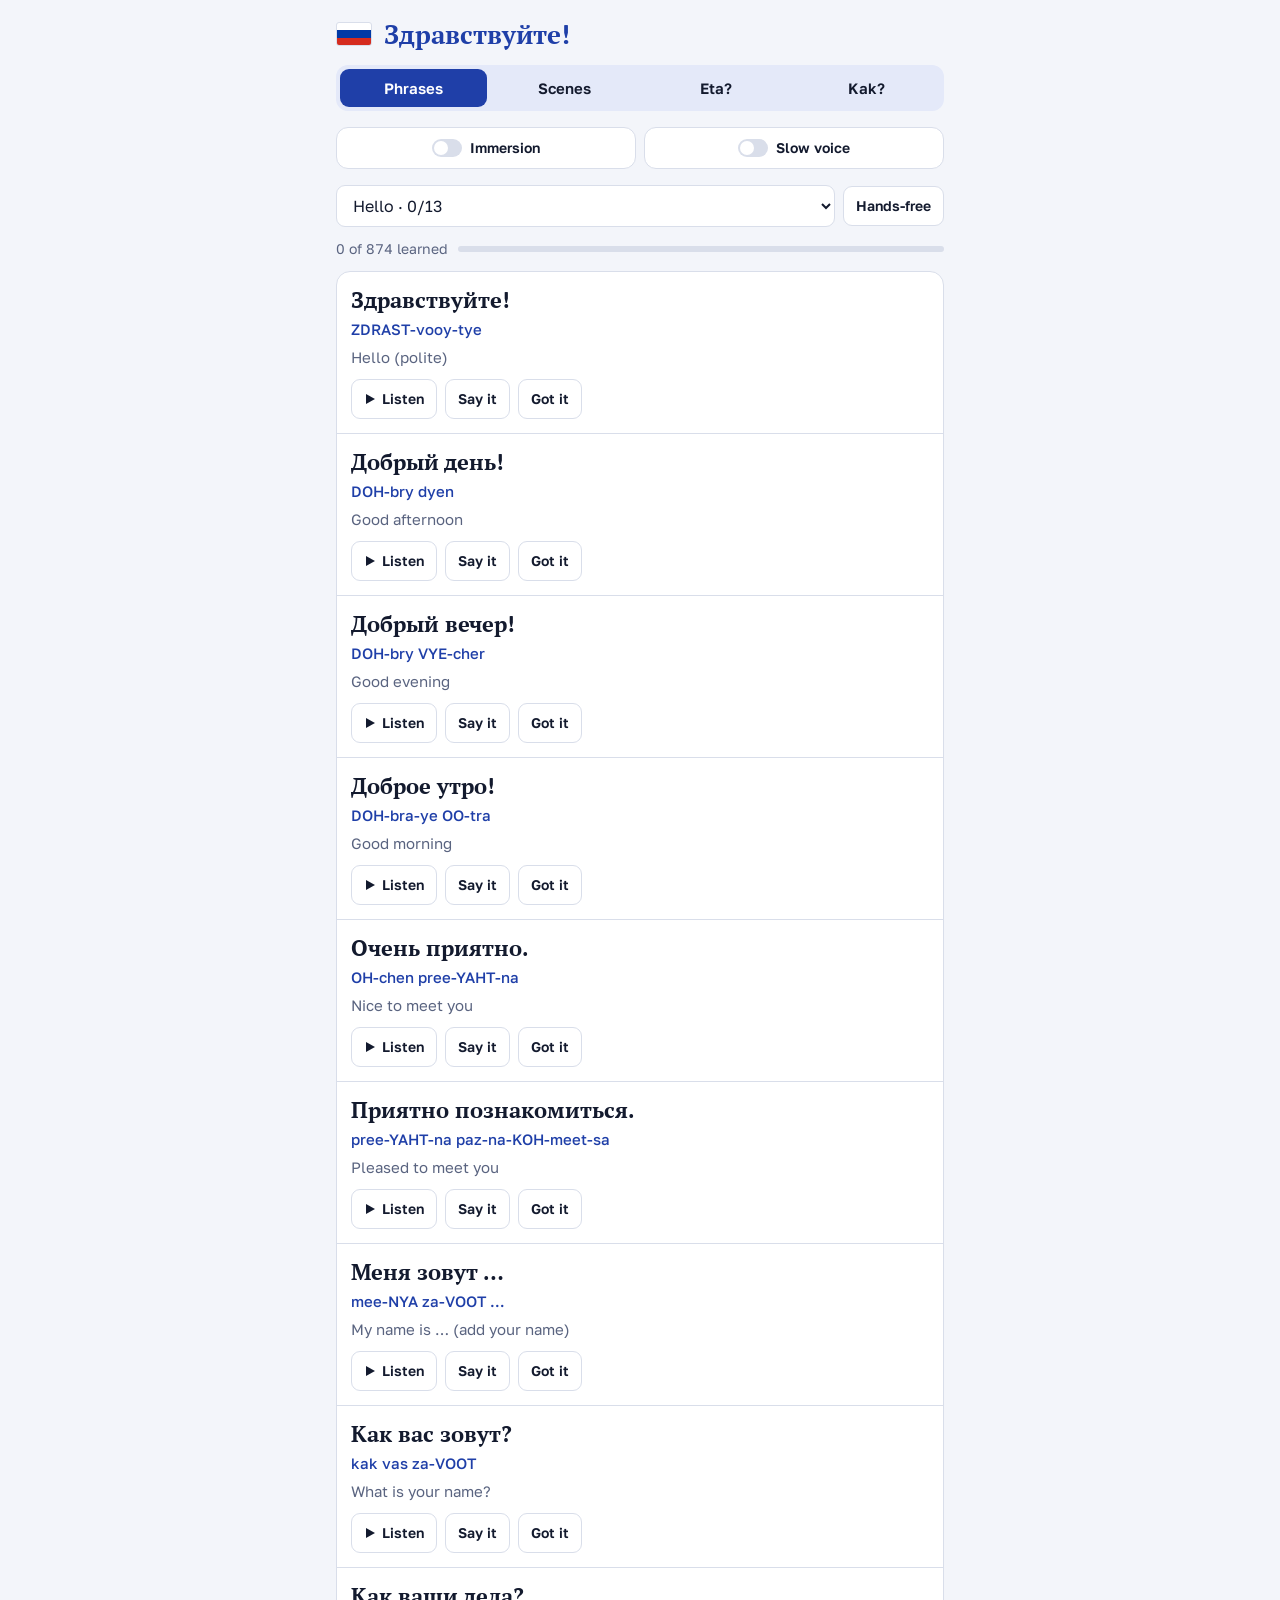
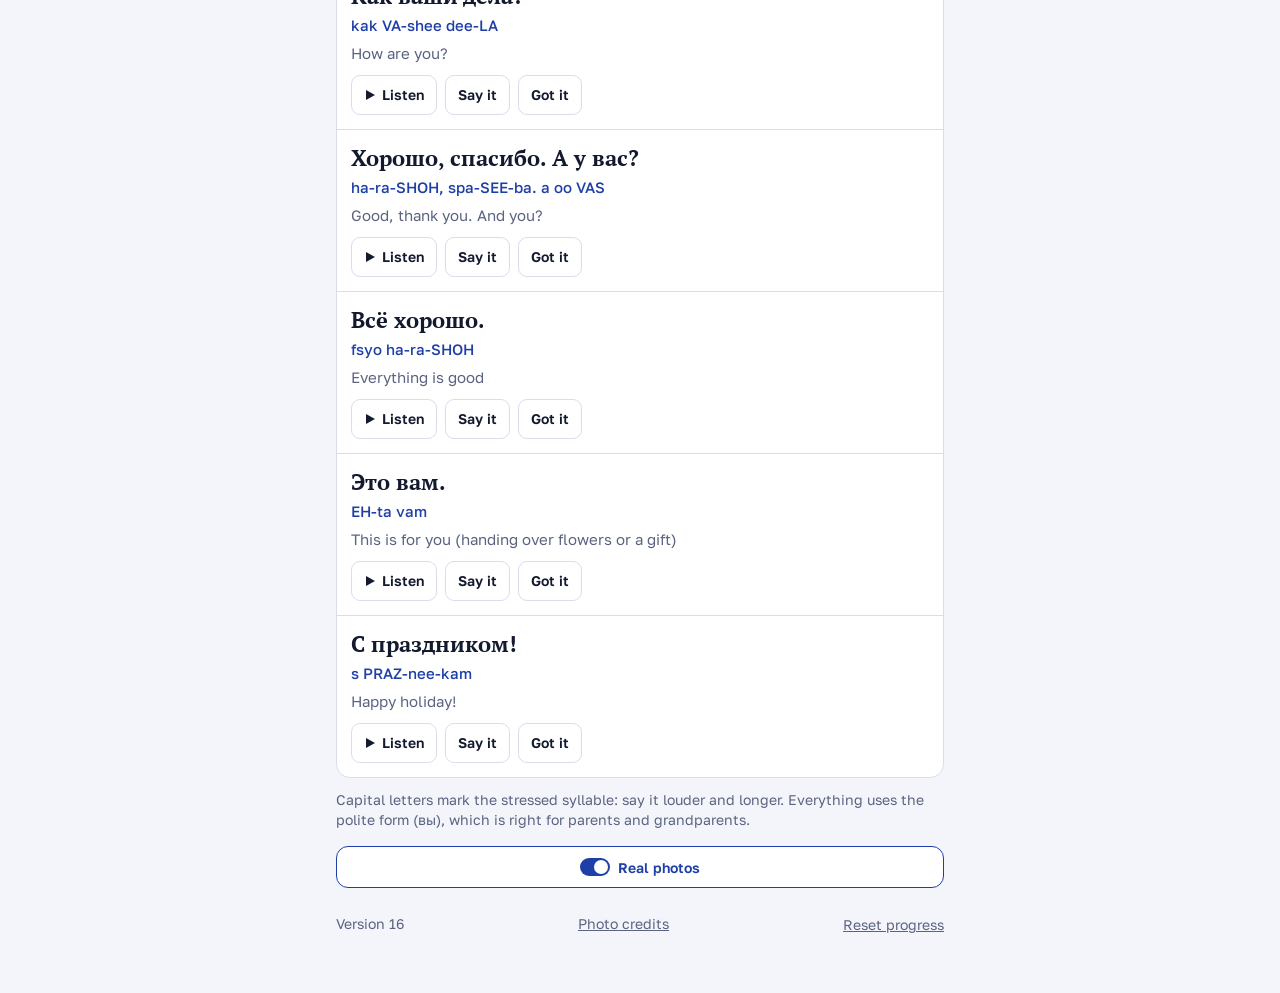
==== commit 58743106: "Show real photos for things, loaded from Wikimedia Commons 191 things (food, drinks, house rooms and" ====
--- a/index.html
+++ b/index.html
@@ -82,10 +82,12 @@
     <div id="kakcard"></div>
   </section>
 
-  <div class="foot"><span class="note" id="version">Version 15</span><button class="linkbtn" id="reset">Reset progress</button></div>
+  <div class="top"><button class="switch" id="photos" aria-pressed="true"><i></i>Real photos</button></div>
+  <div class="foot"><span class="note" id="version">Version 16</span><a class="linkbtn" href="credits.html">Photo credits</a><button class="linkbtn" id="reset">Reset progress</button></div>
 </div>
 <script src="phrases.js"></script>
 <script src="objects.js"></script>
+<script src="photos.js"></script>
 <script src="scenes.js"></script>
 <script src="app.js"></script>
 </body>
--- a/styles.css
+++ b/styles.css
@@ -170,3 +170,12 @@
 .choice { padding-inline: 4px; }
 .foot { display: flex; justify-content: space-between; align-items: center; gap: 12px; }
 .linkbtn { border: 0; background: none; color: var(--muted); font-size: 14px; text-decoration: underline; padding: 10px 0; min-height: 40px; cursor: pointer; }
+
+/* ---- real photos ---- */
+.hasphoto { font-size: 0; line-height: 0; }
+.photo { display: block; object-fit: cover; background: var(--line); }
+.pic.hasphoto .photo { width: 72px; height: 72px; border-radius: 10px; }
+.etapic.hasphoto { border: 0; padding: 0; background: none; align-self: stretch; }
+.etapic.hasphoto .photo { width: 240px; max-width: 100%; aspect-ratio: 1; height: auto; border-radius: 16px; margin: 0 auto; }
+.kakpic.hasphoto .photo { width: 120px; height: 120px; border-radius: 12px; margin: 0 auto; }
+a.linkbtn { display: inline-flex; align-items: center; }
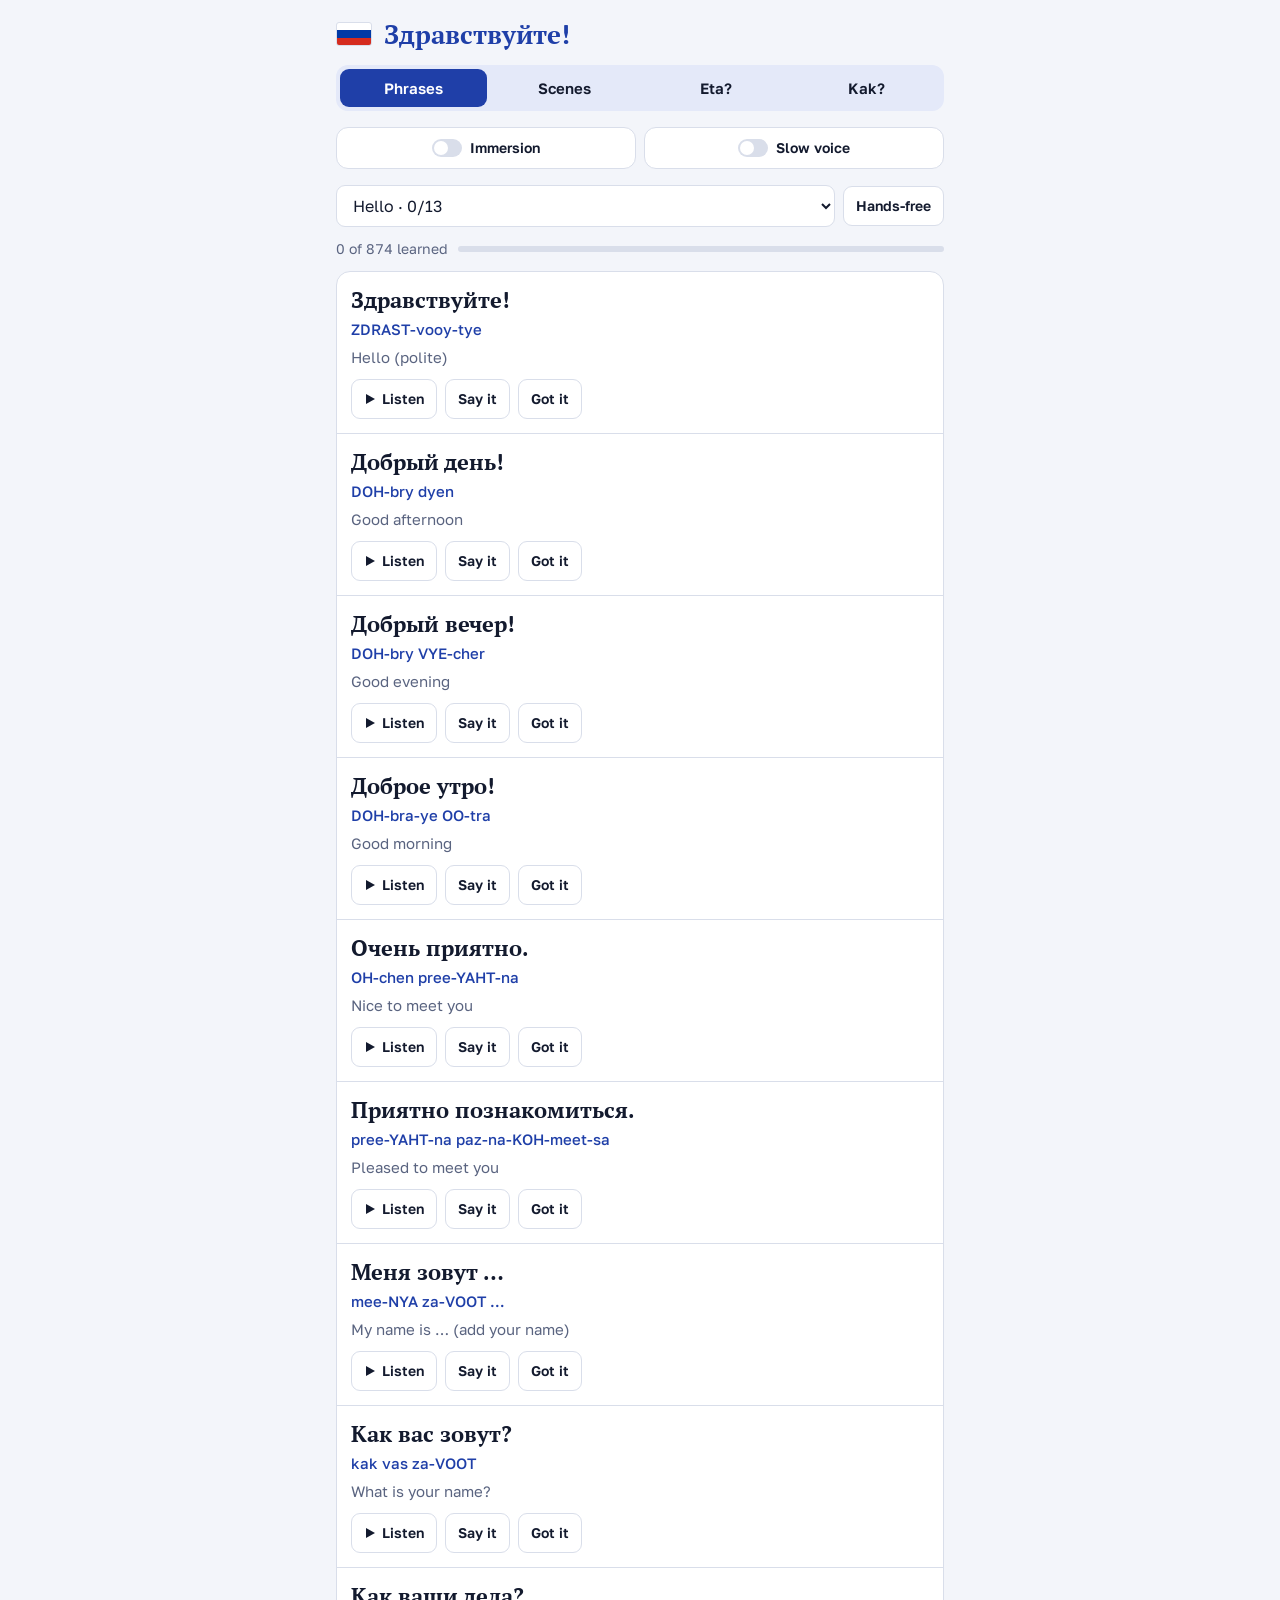
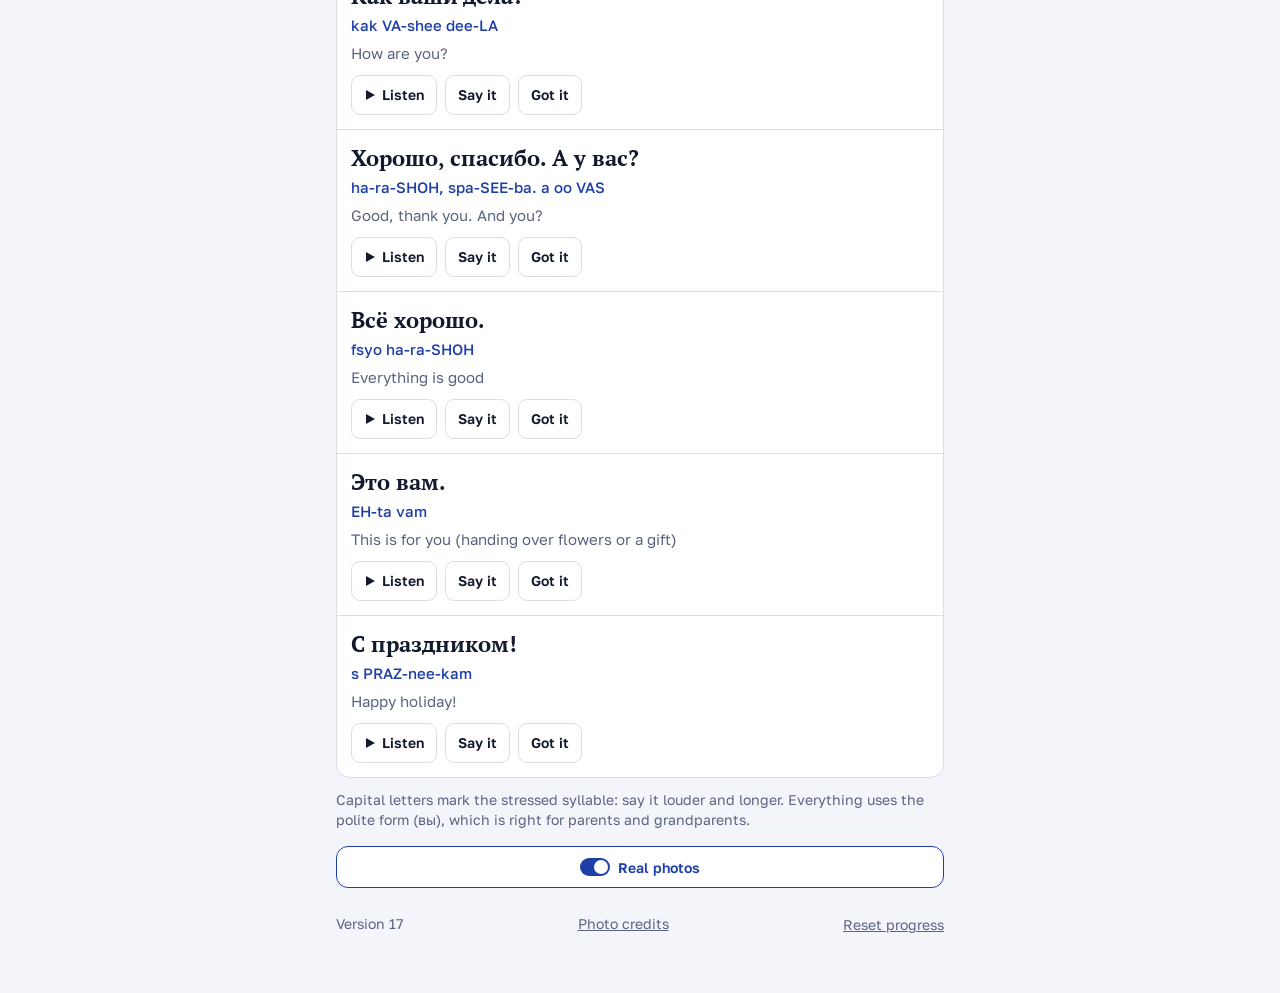
==== commit 8be483ee: "Add a Listen button to the answer in Eta? and Kak? Once the answer is revealed or confirmed, a Liste" ====
--- a/index.html
+++ b/index.html
@@ -83,7 +83,7 @@
   </section>
 
   <div class="top"><button class="switch" id="photos" aria-pressed="true"><i></i>Real photos</button></div>
-  <div class="foot"><span class="note" id="version">Version 16</span><a class="linkbtn" href="credits.html">Photo credits</a><button class="linkbtn" id="reset">Reset progress</button></div>
+  <div class="foot"><span class="note" id="version">Version 17</span><a class="linkbtn" href="credits.html">Photo credits</a><button class="linkbtn" id="reset">Reset progress</button></div>
 </div>
 <script src="phrases.js"></script>
 <script src="objects.js"></script>
